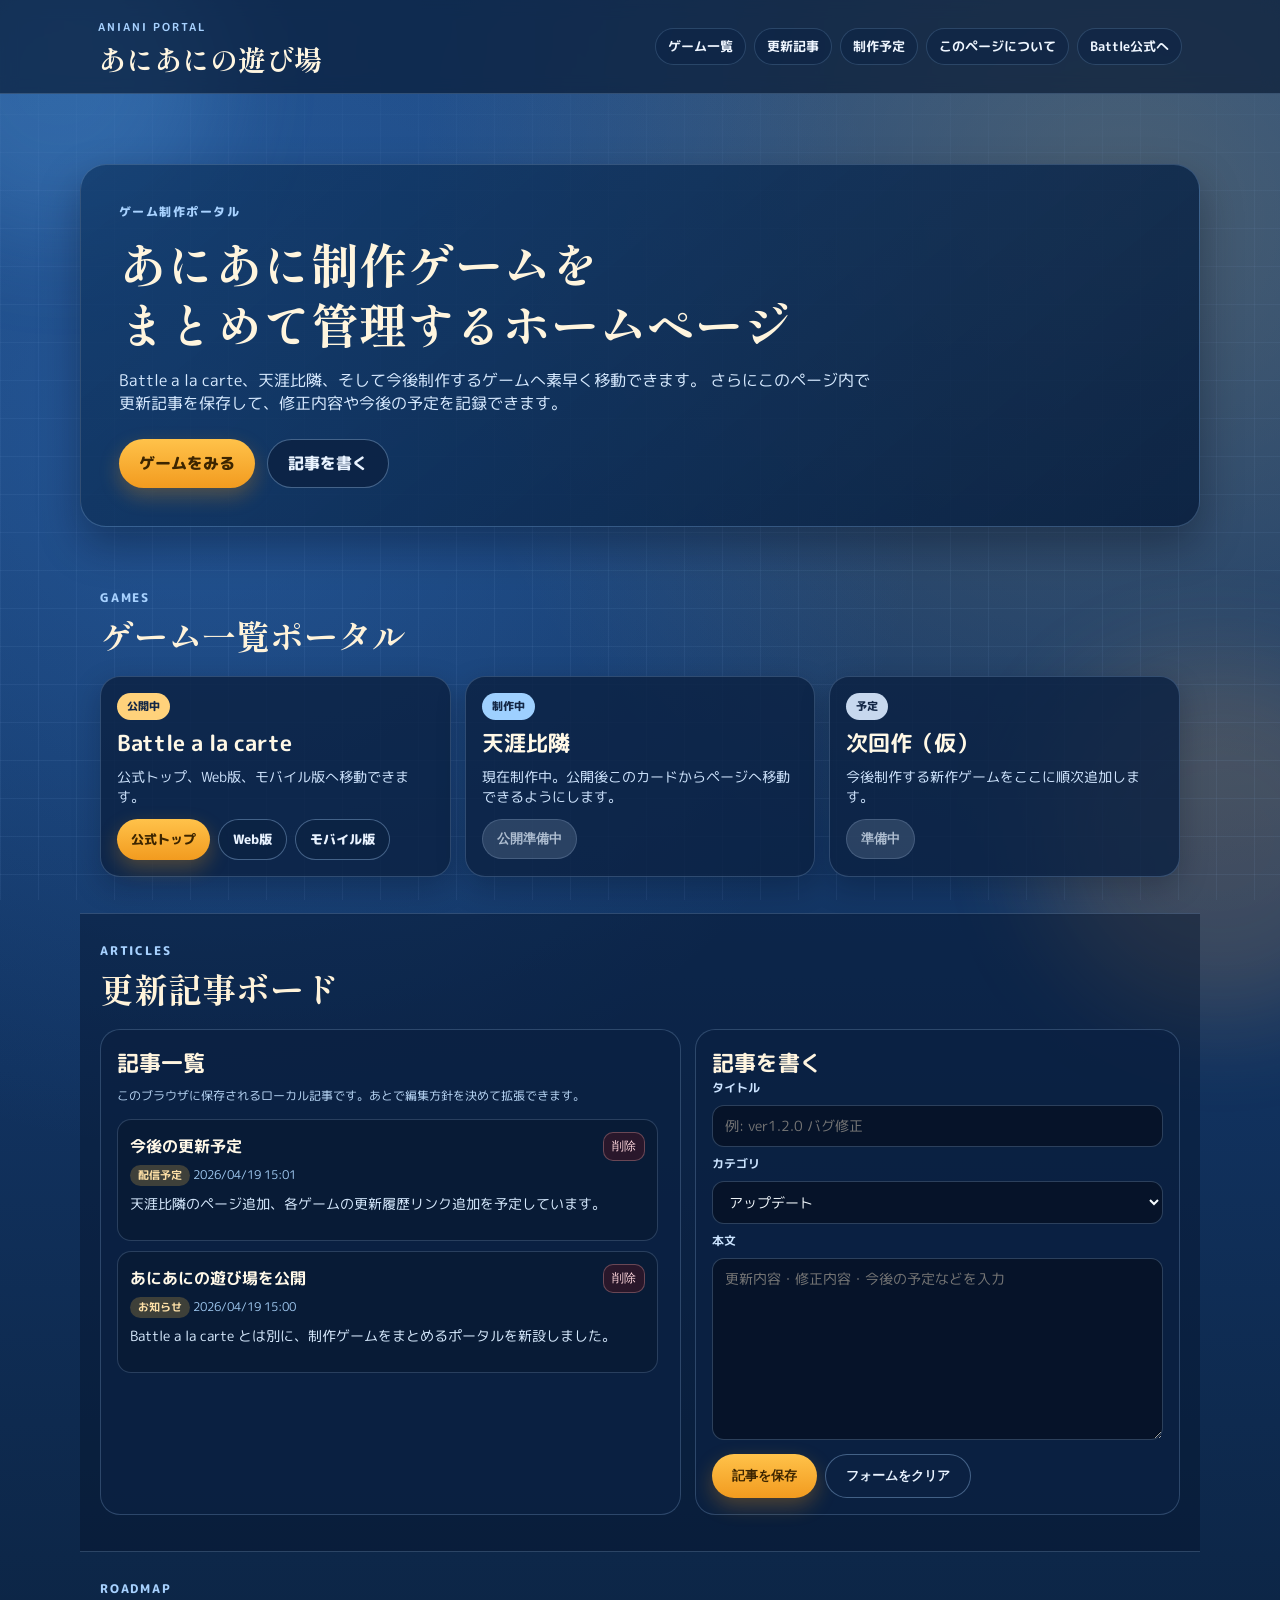
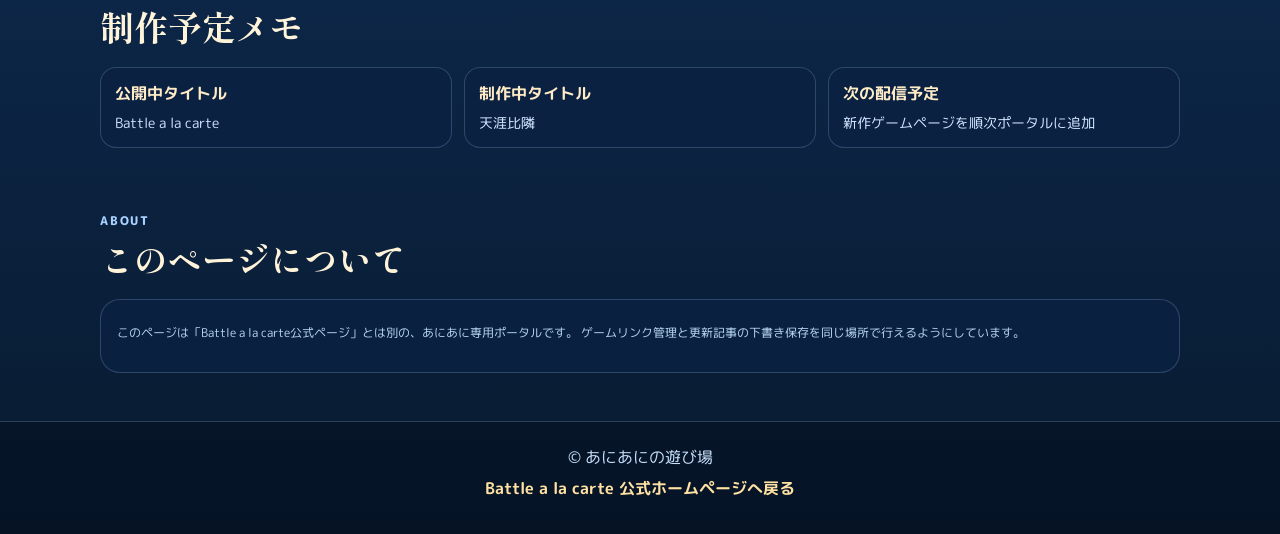
==== aniani/index.html @ 8a887836 "Add files via upload" ====
﻿<!DOCTYPE html>
<html lang="ja">
<head>
    <meta charset="UTF-8">
    <meta name="viewport" content="width=device-width, initial-scale=1.0">
    <title>あにあにの遊び場</title>
    <meta name="description" content="あにあに制作ゲームのポータル。Battle a la carte / 天涯比隣 / 今後制作予定のゲームへ移動し、更新記事を管理できます。">
    <link rel="preconnect" href="https://fonts.googleapis.com">
    <link rel="preconnect" href="https://fonts.gstatic.com" crossorigin>
    <link href="https://fonts.googleapis.com/css2?family=M+PLUS+Rounded+1c:wght@400;500;700;800&family=Shippori+Mincho:wght@500;700&display=swap" rel="stylesheet">
    <link rel="stylesheet" href="aniani.css?v=20260420b">
</head>
<body>
    <div class="bg-glow bg-glow-a"></div>
    <div class="bg-glow bg-glow-b"></div>
    <div class="bg-grid"></div>

    <header class="site-header">
        <div class="header-inner">
            <a class="brand" href="#top" aria-label="ページ先頭へ移動">
                <span class="brand-tag">ANIANI PORTAL</span>
                <h1>あにあにの遊び場</h1>
            </a>
            <nav class="header-nav">
                <a href="#games">ゲーム一覧</a>
                <a href="#articles">更新記事</a>
                <a href="#roadmap">制作予定</a>
                <a href="#about">このページについて</a>
                <a href="../index.html">Battle公式へ</a>
            </nav>
        </div>
    </header>

    <main id="top">
        <section class="hero">
            <div class="hero-inner">
                <p class="hero-kicker">ゲーム制作ポータル</p>
                <h2>あにあに制作ゲームを<br>まとめて管理するホームページ</h2>
                <p class="hero-lead">
                    Battle a la carte、天涯比隣、そして今後制作するゲームへ素早く移動できます。
                    さらにこのページ内で更新記事を保存して、修正内容や今後の予定を記録できます。
                </p>
                <div class="hero-actions">
                    <a class="btn btn-primary" href="#games">ゲームをみる</a>
                    <a class="btn btn-ghost" href="#articles">記事を書く</a>
                </div>
            </div>
        </section>

        <section id="games" class="section">
            <div class="section-heading">
                <p class="section-label">GAMES</p>
                <h3>ゲーム一覧ポータル</h3>
            </div>

            <div class="game-grid">
                <article class="game-card active">
                    <div class="game-status">公開中</div>
                    <h4>Battle a la carte</h4>
                    <p>公式トップ、Web版、モバイル版へ移動できます。</p>
                    <div class="game-actions">
                        <a class="btn btn-mini btn-primary" href="../index.html">公式トップ</a>
                        <a class="btn btn-mini btn-ghost" href="../web.html">Web版</a>
                        <a class="btn btn-mini btn-ghost" href="../mobile/mobile.html">モバイル版</a>
                    </div>
                </article>

                <article class="game-card preparing">
                    <div class="game-status">制作中</div>
                    <h4>天涯比隣</h4>
                    <p>現在制作中。公開後このカードからページへ移動できるようにします。</p>
                    <div class="game-actions">
                        <button class="btn btn-mini btn-disabled" type="button" disabled>公開準備中</button>
                    </div>
                </article>

                <article class="game-card future">
                    <div class="game-status">予定</div>
                    <h4>次回作（仮）</h4>
                    <p>今後制作する新作ゲームをここに順次追加します。</p>
                    <div class="game-actions">
                        <button class="btn btn-mini btn-disabled" type="button" disabled>準備中</button>
                    </div>
                </article>
            </div>
        </section>

        <section id="articles" class="section section-alt">
            <div class="section-heading">
                <p class="section-label">ARTICLES</p>
                <h3>更新記事ボード</h3>
            </div>

            <div class="articles-layout">
                <article class="panel">
                    <h4>記事一覧</h4>
                    <p class="panel-note">このブラウザに保存されるローカル記事です。あとで編集方針を決めて拡張できます。</p>
                    <div id="article-list" class="article-list"></div>
                </article>

                <article class="panel">
                    <h4>記事を書く</h4>
                    <form id="article-form" class="article-form">
                        <label for="article-title">タイトル</label>
                        <input id="article-title" name="title" type="text" maxlength="80" required placeholder="例: ver1.2.0 バグ修正">

                        <label for="article-category">カテゴリ</label>
                        <select id="article-category" name="category">
                            <option value="アップデート">アップデート</option>
                            <option value="不具合修正">不具合修正</option>
                            <option value="制作メモ">制作メモ</option>
                            <option value="配信予定">配信予定</option>
                            <option value="お知らせ">お知らせ</option>
                        </select>

                        <label for="article-body">本文</label>
                        <textarea id="article-body" name="body" rows="8" maxlength="2000" required placeholder="更新内容・修正内容・今後の予定などを入力"></textarea>

                        <div class="form-actions">
                            <button class="btn btn-primary" type="submit">記事を保存</button>
                            <button class="btn btn-ghost" type="button" id="article-clear">フォームをクリア</button>
                        </div>
                    </form>
                </article>
            </div>
        </section>

        <section id="roadmap" class="section">
            <div class="section-heading">
                <p class="section-label">ROADMAP</p>
                <h3>制作予定メモ</h3>
            </div>

            <div class="roadmap-board">
                <div class="roadmap-item">
                    <h4>公開中タイトル</h4>
                    <p>Battle a la carte</p>
                </div>
                <div class="roadmap-item">
                    <h4>制作中タイトル</h4>
                    <p>天涯比隣</p>
                </div>
                <div class="roadmap-item">
                    <h4>次の配信予定</h4>
                    <p>新作ゲームページを順次ポータルに追加</p>
                </div>
            </div>
        </section>

        <section id="about" class="section">
            <div class="section-heading">
                <p class="section-label">ABOUT</p>
                <h3>このページについて</h3>
            </div>
            <article class="panel">
                <p class="panel-note">
                    このページは「Battle a la carte公式ページ」とは別の、あにあに専用ポータルです。
                    ゲームリンク管理と更新記事の下書き保存を同じ場所で行えるようにしています。
                </p>
            </article>
        </section>
    </main>

    <footer class="site-footer">
        <p>© あにあにの遊び場</p>
        <a href="../index.html">Battle a la carte 公式ホームページへ戻る</a>
    </footer>

    <script src="aniani.js?v=20260420b"></script>
</body>
</html>
---- aniani/aniani.css ----
:root {
    --bg-deep: #081a2f;
    --bg-mid: #11325f;
    --bg-soft: #1f4a82;
    --gold: #ffc24a;
    --gold-strong: #f29b1f;
    --ink: #0f1f36;
    --text: #eff6ff;
    --card: rgba(12, 33, 66, 0.82);
    --line: rgba(168, 210, 255, 0.22);
}

* {
    box-sizing: border-box;
}

html {
    scroll-behavior: smooth;
}

body {
    margin: 0;
    min-height: 100vh;
    color: var(--text);
    font-family: "M PLUS Rounded 1c", "Hiragino Sans", "Yu Gothic", sans-serif;
    background:
        radial-gradient(circle at 16% 20%, rgba(59, 132, 223, 0.32) 0%, transparent 36%),
        radial-gradient(circle at 88% 10%, rgba(255, 194, 74, 0.2) 0%, transparent 32%),
        linear-gradient(180deg, var(--bg-soft) 0%, var(--bg-mid) 50%, var(--bg-deep) 100%);
    overflow-x: hidden;
}

a {
    color: inherit;
    text-decoration: none;
}

.bg-glow {
    position: fixed;
    border-radius: 50%;
    filter: blur(52px);
    pointer-events: none;
    z-index: 0;
    opacity: 0.4;
}

.bg-glow-a {
    width: 320px;
    height: 320px;
    top: -80px;
    left: -100px;
    background: rgba(104, 185, 255, 0.55);
}

.bg-glow-b {
    width: 360px;
    height: 360px;
    right: -120px;
    bottom: -120px;
    background: rgba(255, 176, 80, 0.45);
}

.bg-grid {
    position: fixed;
    inset: 0;
    z-index: 0;
    pointer-events: none;
    background-image:
        linear-gradient(rgba(159, 201, 255, 0.08) 1px, transparent 1px),
        linear-gradient(90deg, rgba(159, 201, 255, 0.08) 1px, transparent 1px);
    background-size: 38px 38px;
    mask-image: linear-gradient(180deg, transparent 0%, rgba(0, 0, 0, 0.72) 22%, rgba(0, 0, 0, 0.96) 100%);
}

.site-header {
    position: sticky;
    top: 0;
    z-index: 10;
    backdrop-filter: blur(8px);
    background: rgba(7, 24, 48, 0.65);
    border-bottom: 1px solid var(--line);
}

.header-inner {
    max-width: 1120px;
    margin: 0 auto;
    padding: 14px 18px;
    display: flex;
    justify-content: space-between;
    align-items: center;
    gap: 14px;
}

.brand {
    display: block;
}

.brand-tag {
    font-size: 11px;
    letter-spacing: 0.18em;
    color: #a8d2ff;
    font-weight: 700;
}

.brand h1 {
    margin: 2px 0 0 0;
    font-size: 28px;
    color: #fff6e1;
    font-family: "Shippori Mincho", "Yu Mincho", serif;
}

.header-nav {
    display: flex;
    gap: 8px;
    flex-wrap: wrap;
    justify-content: flex-end;
}

.header-nav a {
    font-size: 13px;
    font-weight: 700;
    padding: 8px 12px;
    border-radius: 999px;
    border: 1px solid rgba(168, 210, 255, 0.18);
    background: rgba(11, 35, 69, 0.5);
    transition: 0.2s ease;
}

.header-nav a:hover {
    transform: translateY(-1px);
    background: rgba(28, 73, 129, 0.65);
}

main {
    position: relative;
    z-index: 1;
}

.hero {
    padding: 70px 20px 34px;
}

.hero-inner {
    max-width: 1120px;
    margin: 0 auto;
    background: linear-gradient(140deg, rgba(17, 57, 104, 0.78) 0%, rgba(9, 31, 62, 0.88) 100%);
    border: 1px solid rgba(168, 210, 255, 0.24);
    border-radius: 26px;
    padding: 38px;
    box-shadow: 0 18px 40px rgba(3, 10, 24, 0.35);
    animation: riseIn 420ms ease;
}

.hero-kicker {
    margin: 0 0 12px 0;
    letter-spacing: 0.12em;
    font-size: 12px;
    font-weight: 800;
    color: #a8d2ff;
}

.hero h2 {
    margin: 0;
    font-size: clamp(30px, 4.4vw, 48px);
    line-height: 1.25;
    font-family: "Shippori Mincho", "Yu Mincho", serif;
    color: #fff5de;
}

.hero-lead {
    margin: 16px 0 0 0;
    max-width: 760px;
    color: #d7eaff;
}

.hero-actions {
    margin-top: 24px;
    display: flex;
    gap: 12px;
    flex-wrap: wrap;
}

.btn {
    display: inline-flex;
    justify-content: center;
    align-items: center;
    border: none;
    cursor: pointer;
    font-weight: 800;
    transition: 0.2s ease;
}

.btn-primary {
    background: linear-gradient(180deg, var(--gold) 0%, var(--gold-strong) 100%);
    color: #3c2500;
    border-radius: 999px;
    padding: 12px 20px;
    box-shadow: 0 8px 20px rgba(232, 149, 23, 0.3);
}

.btn-primary:hover {
    transform: translateY(-1px);
}

.btn-ghost {
    background: rgba(12, 35, 68, 0.85);
    border: 1px solid rgba(168, 210, 255, 0.36);
    color: #e9f3ff;
    border-radius: 999px;
    padding: 12px 20px;
}

.btn-ghost:hover {
    transform: translateY(-1px);
    background: rgba(19, 52, 96, 0.9);
}

.btn-mini {
    font-size: 13px;
    padding: 10px 14px;
}

.btn-disabled {
    border-radius: 999px;
    background: rgba(133, 152, 176, 0.25);
    border: 1px solid rgba(181, 206, 238, 0.2);
    color: rgba(231, 242, 255, 0.7);
    cursor: not-allowed;
    padding: 10px 14px;
}

.section {
    max-width: 1120px;
    margin: 0 auto;
    padding: 28px 20px 36px;
}

.section-alt {
    background: rgba(6, 20, 42, 0.44);
    border-top: 1px solid var(--line);
    border-bottom: 1px solid var(--line);
}

.section-heading {
    margin-bottom: 16px;
}

.section-label {
    margin: 0;
    font-size: 12px;
    font-weight: 800;
    letter-spacing: 0.15em;
    color: #a8d2ff;
}

.section-heading h3 {
    margin: 4px 0 0 0;
    font-size: clamp(24px, 3vw, 34px);
    color: #fff3da;
    font-family: "Shippori Mincho", "Yu Mincho", serif;
}

.game-grid {
    display: grid;
    grid-template-columns: repeat(3, 1fr);
    gap: 14px;
}

.game-card {
    background: var(--card);
    border: 1px solid var(--line);
    border-radius: 20px;
    padding: 16px;
    box-shadow: 0 10px 28px rgba(2, 10, 26, 0.26);
}

.game-card h4 {
    margin: 6px 0 8px 0;
    font-size: 22px;
    color: #fff8e6;
}

.game-card p {
    margin: 0;
    color: #d1e6ff;
    font-size: 14px;
}

.game-status {
    display: inline-flex;
    padding: 5px 10px;
    border-radius: 999px;
    font-size: 11px;
    font-weight: 800;
    color: #132746;
    background: #a8d2ff;
}

.game-card.active .game-status {
    background: #ffd27b;
}

.game-card.preparing .game-status {
    background: #9ed0ff;
}

.game-card.future .game-status {
    background: #c7d8ee;
}

.game-actions {
    margin-top: 12px;
    display: flex;
    flex-wrap: wrap;
    gap: 8px;
}

.articles-layout {
    display: grid;
    grid-template-columns: 1.2fr 1fr;
    gap: 14px;
}

.panel {
    background: var(--card);
    border: 1px solid var(--line);
    border-radius: 20px;
    padding: 16px;
}

.panel h4 {
    margin: 0;
    font-size: 22px;
    color: #fff5e0;
}

.panel-note {
    margin: 8px 0 14px 0;
    color: #b8d6f5;
    font-size: 12px;
}

.article-list {
    display: flex;
    flex-direction: column;
    gap: 10px;
    max-height: 520px;
    overflow-y: auto;
    padding-right: 6px;
}

.article-empty {
    margin: 0;
    padding: 14px;
    border-radius: 12px;
    border: 1px dashed rgba(168, 210, 255, 0.26);
    background: rgba(9, 27, 53, 0.5);
    color: #c5ddf7;
    font-size: 13px;
}

.article-item {
    background: rgba(9, 27, 53, 0.86);
    border: 1px solid rgba(168, 210, 255, 0.2);
    border-radius: 14px;
    padding: 12px;
}

.article-item-head {
    display: flex;
    justify-content: space-between;
    align-items: center;
    gap: 8px;
}

.article-item h5 {
    margin: 0;
    font-size: 16px;
    color: #fff8e8;
}

.article-meta {
    margin-top: 4px;
    font-size: 12px;
    color: #9fc8f0;
}

.article-body {
    margin-top: 8px;
    color: #d8ebff;
    font-size: 14px;
    white-space: pre-wrap;
}

.tag {
    display: inline-flex;
    padding: 2px 8px;
    border-radius: 999px;
    background: rgba(255, 194, 74, 0.22);
    color: #ffe1a7;
    font-size: 11px;
    font-weight: 700;
}

.article-delete {
    border: 1px solid rgba(255, 181, 181, 0.3);
    background: rgba(94, 18, 28, 0.4);
    color: #ffd7dd;
    border-radius: 10px;
    font-size: 12px;
    padding: 5px 8px;
    cursor: pointer;
}

.article-form {
    display: flex;
    flex-direction: column;
    gap: 8px;
}

.article-form label {
    font-size: 12px;
    font-weight: 700;
    color: #cce4ff;
}

.article-form input,
.article-form select,
.article-form textarea {
    width: 100%;
    border-radius: 12px;
    border: 1px solid rgba(168, 210, 255, 0.24);
    background: rgba(6, 19, 38, 0.88);
    color: #f5fbff;
    padding: 10px 12px;
    font-family: inherit;
    font-size: 14px;
}

.article-form textarea {
    resize: vertical;
    min-height: 150px;
}

.form-actions {
    margin-top: 6px;
    display: flex;
    flex-wrap: wrap;
    gap: 8px;
}

.roadmap-board {
    display: grid;
    grid-template-columns: repeat(3, 1fr);
    gap: 12px;
}

.roadmap-item {
    background: var(--card);
    border: 1px solid var(--line);
    border-radius: 16px;
    padding: 14px;
}

.roadmap-item h4 {
    margin: 0;
    color: #ffecc7;
}

.roadmap-item p {
    margin: 8px 0 0 0;
    color: #d0e5ff;
    font-size: 14px;
}

.site-footer {
    position: relative;
    z-index: 1;
    margin-top: 12px;
    padding: 24px 20px 34px;
    text-align: center;
    color: #c7dff8;
    border-top: 1px solid var(--line);
    background: rgba(3, 12, 25, 0.44);
}

.site-footer p {
    margin: 0 0 8px 0;
}

.site-footer a {
    color: #ffe1a3;
    font-weight: 700;
}

@keyframes riseIn {
    0% {
        transform: translateY(8px);
        opacity: 0;
    }
    100% {
        transform: translateY(0);
        opacity: 1;
    }
}

@media (max-width: 980px) {
    .game-grid {
        grid-template-columns: 1fr;
    }

    .articles-layout {
        grid-template-columns: 1fr;
    }

    .roadmap-board {
        grid-template-columns: 1fr;
    }
}

@media (max-width: 680px) {
    .header-inner {
        flex-direction: column;
        align-items: flex-start;
    }

    .header-nav {
        width: 100%;
    }

    .header-nav a {
        flex: 1 1 auto;
        text-align: center;
    }

    .hero-inner {
        padding: 24px 18px;
        border-radius: 18px;
    }

    .hero-actions .btn {
        width: 100%;
    }
}
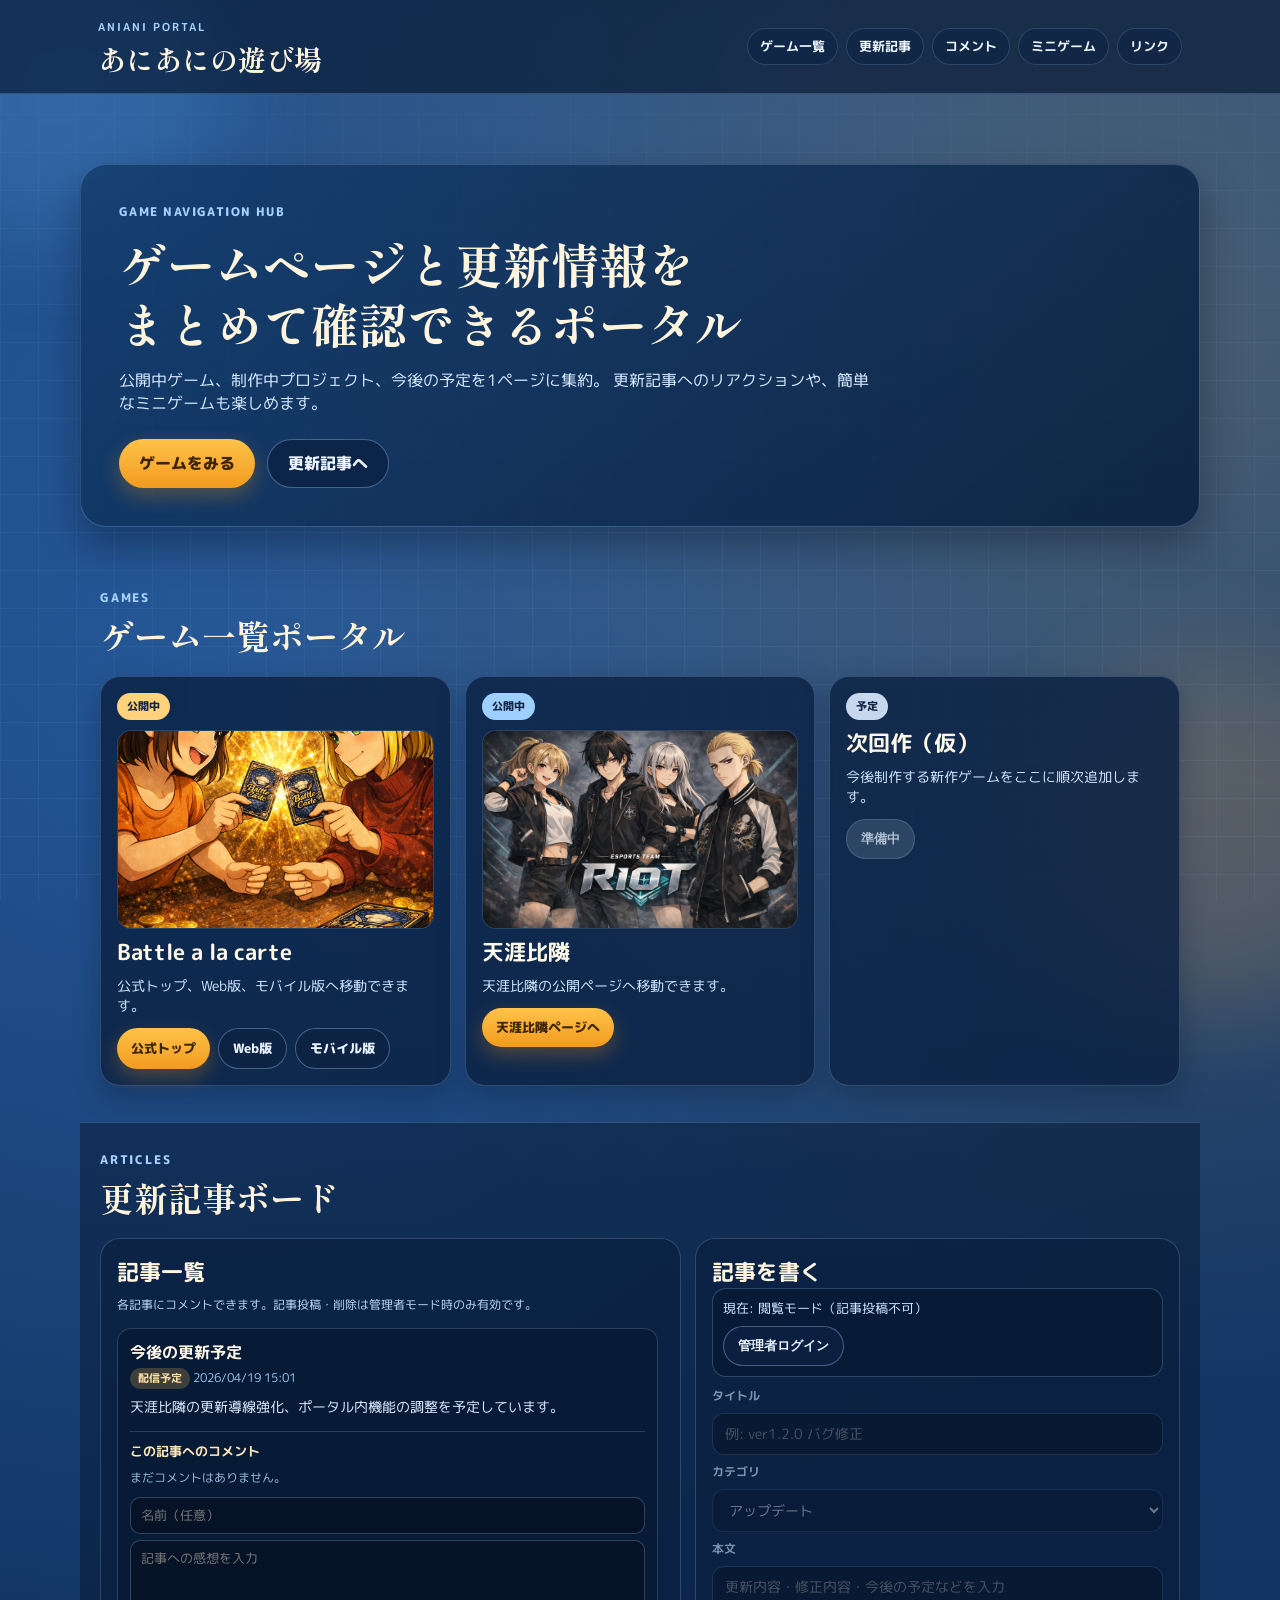
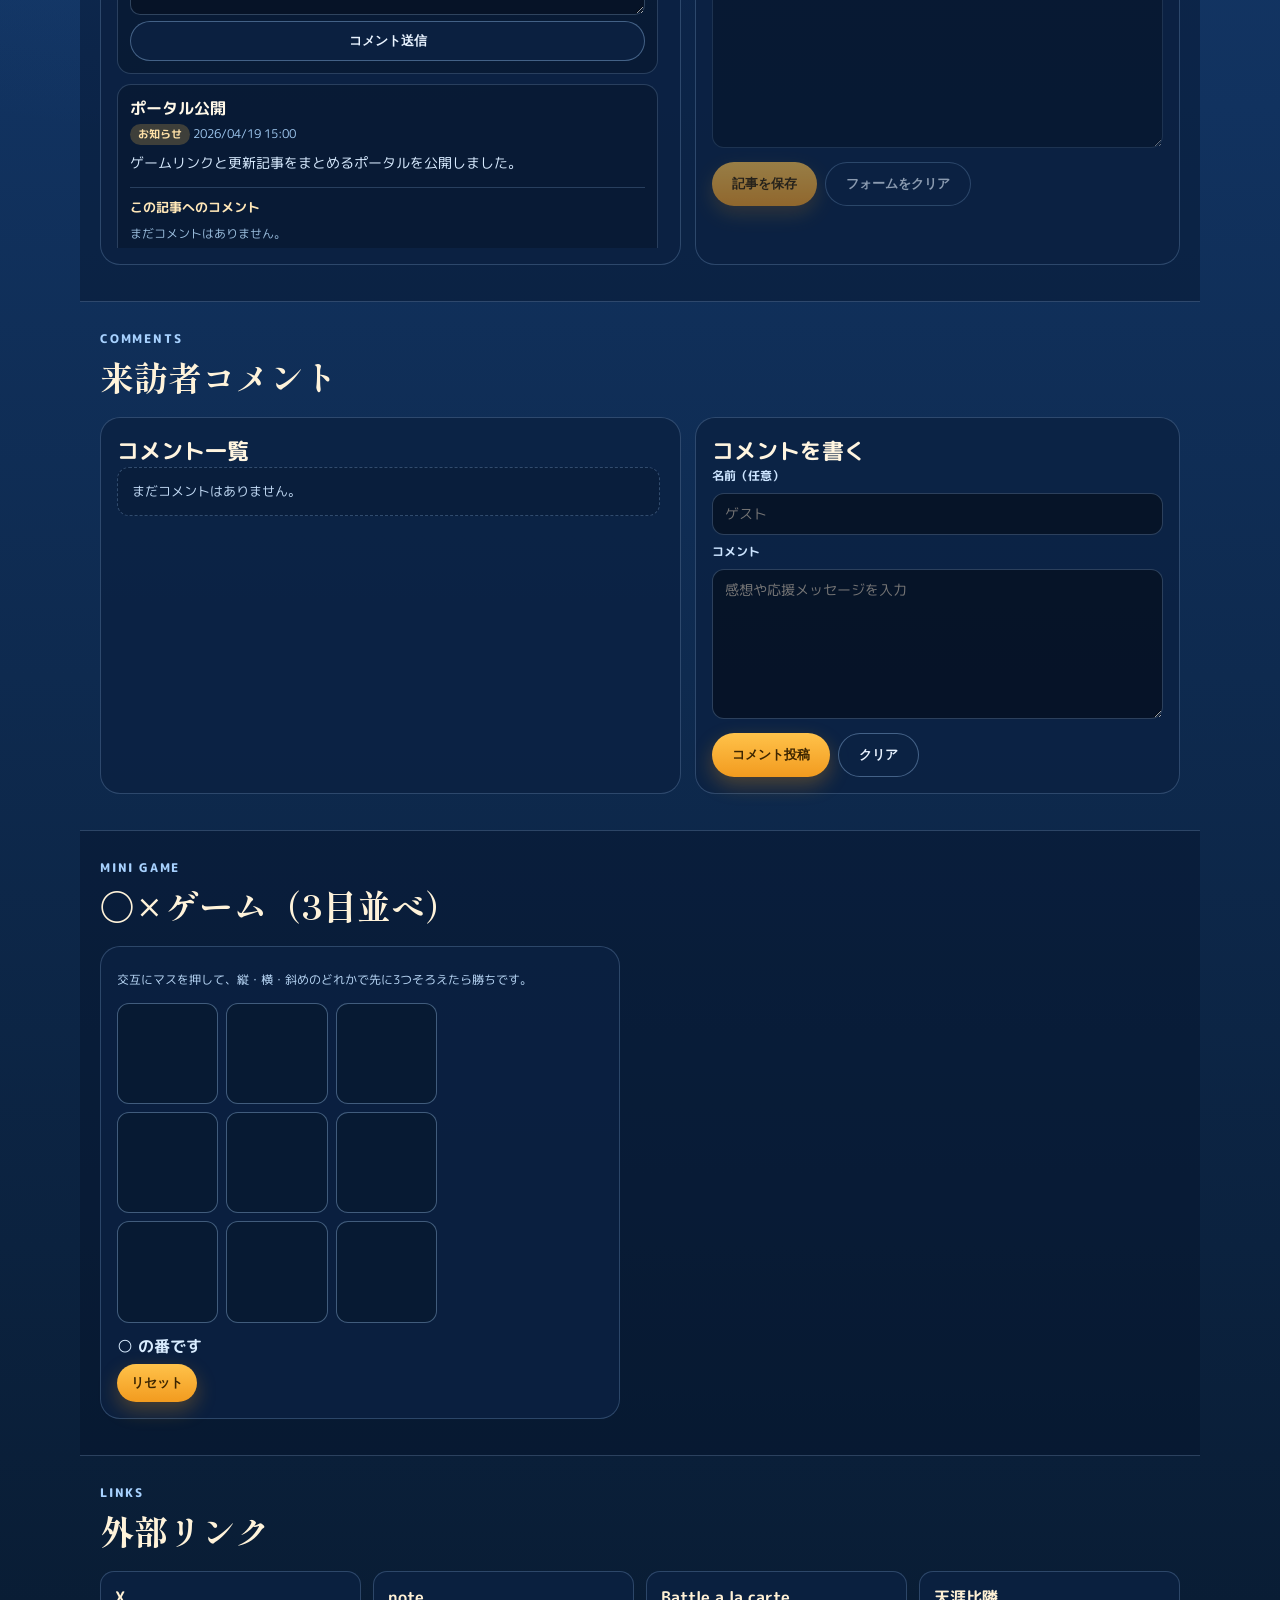
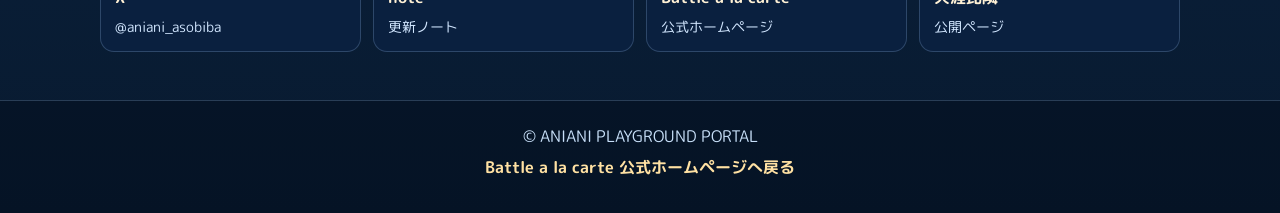
==== commit 25023268: "Add files via upload" ====
--- a/aniani/index.html
+++ b/aniani/index.html
@@ -4,11 +4,11 @@
     <meta charset="UTF-8">
     <meta name="viewport" content="width=device-width, initial-scale=1.0">
     <title>あにあにの遊び場</title>
-    <meta name="description" content="あにあに制作ゲームのポータル。Battle a la carte / 天涯比隣 / 今後制作予定のゲームへ移動し、更新記事を管理できます。">
+    <meta name="description" content="インディーゲームのポータル。Battle a la carte / 天涯比隣 / 今後制作予定のゲームへ移動し、更新記事とコメントを確認できます。">
     <link rel="preconnect" href="https://fonts.googleapis.com">
     <link rel="preconnect" href="https://fonts.gstatic.com" crossorigin>
     <link href="https://fonts.googleapis.com/css2?family=M+PLUS+Rounded+1c:wght@400;500;700;800&family=Shippori+Mincho:wght@500;700&display=swap" rel="stylesheet">
-    <link rel="stylesheet" href="aniani.css?v=20260420b">
+    <link rel="stylesheet" href="aniani.css?v=20260420c">
 </head>
 <body>
     <div class="bg-glow bg-glow-a"></div>
@@ -24,9 +24,9 @@
             <nav class="header-nav">
                 <a href="#games">ゲーム一覧</a>
                 <a href="#articles">更新記事</a>
-                <a href="#roadmap">制作予定</a>
-                <a href="#about">このページについて</a>
-                <a href="../index.html">Battle公式へ</a>
+                <a href="#comments">コメント</a>
+                <a href="#mini-game">ミニゲーム</a>
+                <a href="#links">リンク</a>
             </nav>
         </div>
     </header>
@@ -34,15 +34,15 @@
     <main id="top">
         <section class="hero">
             <div class="hero-inner">
-                <p class="hero-kicker">ゲーム制作ポータル</p>
-                <h2>あにあに制作ゲームを<br>まとめて管理するホームページ</h2>
+                <p class="hero-kicker">GAME NAVIGATION HUB</p>
+                <h2>ゲームページと更新情報を<br>まとめて確認できるポータル</h2>
                 <p class="hero-lead">
-                    Battle a la carte、天涯比隣、そして今後制作するゲームへ素早く移動できます。
-                    さらにこのページ内で更新記事を保存して、修正内容や今後の予定を記録できます。
+                    公開中ゲーム、制作中プロジェクト、今後の予定を1ページに集約。
+                    更新記事へのリアクションや、簡単なミニゲームも楽しめます。
                 </p>
                 <div class="hero-actions">
                     <a class="btn btn-primary" href="#games">ゲームをみる</a>
-                    <a class="btn btn-ghost" href="#articles">記事を書く</a>
+                    <a class="btn btn-ghost" href="#articles">更新記事へ</a>
                 </div>
             </div>
         </section>
@@ -56,6 +56,9 @@
             <div class="game-grid">
                 <article class="game-card active">
                     <div class="game-status">公開中</div>
+                    <a class="game-visual-link" href="../index.html" title="Battle a la carte 公式トップへ">
+                        <img class="game-visual" src="../assets/images/events/monomono-kokan.png" alt="Battle a la carte イラスト" loading="lazy">
+                    </a>
                     <h4>Battle a la carte</h4>
                     <p>公式トップ、Web版、モバイル版へ移動できます。</p>
                     <div class="game-actions">
@@ -66,11 +69,14 @@
                 </article>
 
                 <article class="game-card preparing">
-                    <div class="game-status">制作中</div>
+                    <div class="game-status">公開中</div>
+                    <a class="game-visual-link" href="https://donadonaa24-cyber.github.io/-/" target="_blank" rel="noopener noreferrer" title="天涯比隣ページへ">
+                        <img class="game-visual" src="images/riot.png" alt="天涯比隣 RIOT イラスト" loading="lazy">
+                    </a>
                     <h4>天涯比隣</h4>
-                    <p>現在制作中。公開後このカードからページへ移動できるようにします。</p>
+                    <p>天涯比隣の公開ページへ移動できます。</p>
                     <div class="game-actions">
-                        <button class="btn btn-mini btn-disabled" type="button" disabled>公開準備中</button>
+                        <a class="btn btn-mini btn-primary" href="https://donadonaa24-cyber.github.io/-/" target="_blank" rel="noopener noreferrer">天涯比隣ページへ</a>
                     </div>
                 </article>
 
@@ -94,12 +100,20 @@
             <div class="articles-layout">
                 <article class="panel">
                     <h4>記事一覧</h4>
-                    <p class="panel-note">このブラウザに保存されるローカル記事です。あとで編集方針を決めて拡張できます。</p>
+                    <p class="panel-note">各記事にコメントできます。記事投稿・削除は管理者モード時のみ有効です。</p>
                     <div id="article-list" class="article-list"></div>
                 </article>
 
                 <article class="panel">
                     <h4>記事を書く</h4>
+                    <div class="admin-gate" id="admin-gate">
+                        <p id="admin-state">現在: 閲覧モード（記事投稿不可）</p>
+                        <div class="admin-gate-actions">
+                            <button class="btn btn-ghost btn-mini" type="button" id="admin-login">管理者ログイン</button>
+                            <button class="btn btn-ghost btn-mini" type="button" id="admin-logout">ログアウト</button>
+                        </div>
+                    </div>
+
                     <form id="article-form" class="article-form">
                         <label for="article-title">タイトル</label>
                         <input id="article-title" name="title" type="text" maxlength="80" required placeholder="例: ver1.2.0 バグ修正">
@@ -117,7 +131,7 @@
                         <textarea id="article-body" name="body" rows="8" maxlength="2000" required placeholder="更新内容・修正内容・今後の予定などを入力"></textarea>
 
                         <div class="form-actions">
-                            <button class="btn btn-primary" type="submit">記事を保存</button>
+                            <button class="btn btn-primary" type="submit" id="article-submit">記事を保存</button>
                             <button class="btn btn-ghost" type="button" id="article-clear">フォームをクリア</button>
                         </div>
                     </form>
@@ -125,47 +139,84 @@
             </div>
         </section>
 
-        <section id="roadmap" class="section">
-            <div class="section-heading">
-                <p class="section-label">ROADMAP</p>
-                <h3>制作予定メモ</h3>
-            </div>
-
-            <div class="roadmap-board">
-                <div class="roadmap-item">
-                    <h4>公開中タイトル</h4>
-                    <p>Battle a la carte</p>
+        <section id="comments" class="section">
+            <div class="section-heading">
+                <p class="section-label">COMMENTS</p>
+                <h3>来訪者コメント</h3>
+            </div>
+
+            <div class="comments-layout">
+                <article class="panel">
+                    <h4>コメント一覧</h4>
+                    <div id="guestbook-list" class="guestbook-list"></div>
+                </article>
+
+                <article class="panel">
+                    <h4>コメントを書く</h4>
+                    <form id="guestbook-form" class="article-form">
+                        <label for="guest-name">名前（任意）</label>
+                        <input id="guest-name" name="guestName" type="text" maxlength="24" placeholder="ゲスト">
+
+                        <label for="guest-message">コメント</label>
+                        <textarea id="guest-message" name="guestMessage" rows="6" maxlength="400" required placeholder="感想や応援メッセージを入力"></textarea>
+
+                        <div class="form-actions">
+                            <button class="btn btn-primary" type="submit">コメント投稿</button>
+                            <button class="btn btn-ghost" type="reset">クリア</button>
+                        </div>
+                    </form>
+                </article>
+            </div>
+        </section>
+
+        <section id="mini-game" class="section section-alt">
+            <div class="section-heading">
+                <p class="section-label">MINI GAME</p>
+                <h3>〇×ゲーム（3目並べ）</h3>
+            </div>
+
+            <article class="panel mini-game-panel">
+                <p class="panel-note">交互にマスを押して、縦・横・斜めのどれかで先に3つそろえたら勝ちです。</p>
+                <div id="ttt-board" class="ttt-board" aria-label="〇×ゲーム盤面"></div>
+                <p id="ttt-status" class="ttt-status">○ の番です</p>
+                <div class="form-actions">
+                    <button class="btn btn-primary btn-mini" type="button" id="ttt-reset">リセット</button>
                 </div>
-                <div class="roadmap-item">
-                    <h4>制作中タイトル</h4>
-                    <p>天涯比隣</p>
-                </div>
-                <div class="roadmap-item">
-                    <h4>次の配信予定</h4>
-                    <p>新作ゲームページを順次ポータルに追加</p>
-                </div>
-            </div>
-        </section>
-
-        <section id="about" class="section">
-            <div class="section-heading">
-                <p class="section-label">ABOUT</p>
-                <h3>このページについて</h3>
-            </div>
-            <article class="panel">
-                <p class="panel-note">
-                    このページは「Battle a la carte公式ページ」とは別の、あにあに専用ポータルです。
-                    ゲームリンク管理と更新記事の下書き保存を同じ場所で行えるようにしています。
-                </p>
             </article>
         </section>
+
+        <section id="links" class="section">
+            <div class="section-heading">
+                <p class="section-label">LINKS</p>
+                <h3>外部リンク</h3>
+            </div>
+
+            <div class="social-grid">
+                <a class="social-card" href="https://x.com/aniani_asobiba" target="_blank" rel="noopener noreferrer">
+                    <h4>X</h4>
+                    <p>@aniani_asobiba</p>
+                </a>
+                <a class="social-card" href="https://note.com/aniani_asobiba" target="_blank" rel="noopener noreferrer">
+                    <h4>note</h4>
+                    <p>更新ノート</p>
+                </a>
+                <a class="social-card" href="../index.html">
+                    <h4>Battle a la carte</h4>
+                    <p>公式ホームページ</p>
+                </a>
+                <a class="social-card" href="https://donadonaa24-cyber.github.io/-/" target="_blank" rel="noopener noreferrer">
+                    <h4>天涯比隣</h4>
+                    <p>公開ページ</p>
+                </a>
+            </div>
+        </section>
     </main>
 
     <footer class="site-footer">
-        <p>© あにあにの遊び場</p>
+        <p>© ANIANI PLAYGROUND PORTAL</p>
         <a href="../index.html">Battle a la carte 公式ホームページへ戻る</a>
     </footer>
 
-    <script src="aniani.js?v=20260420b"></script>
+    <script src="aniani.js?v=20260420c"></script>
 </body>
 </html>
--- a/aniani/aniani.css
+++ b/aniani/aniani.css
@@ -315,6 +315,27 @@
     gap: 8px;
 }
 
+.game-visual-link {
+    display: block;
+    margin-top: 10px;
+    border-radius: 14px;
+    overflow: hidden;
+    border: 1px solid rgba(168, 210, 255, 0.22);
+    background: rgba(7, 24, 45, 0.75);
+}
+
+.game-visual {
+    display: block;
+    width: 100%;
+    aspect-ratio: 16 / 10;
+    object-fit: cover;
+    transition: transform 0.25s ease;
+}
+
+.game-visual-link:hover .game-visual {
+    transform: scale(1.03);
+}
+
 .articles-layout {
     display: grid;
     grid-template-columns: 1.2fr 1fr;
@@ -390,6 +411,74 @@
     color: #d8ebff;
     font-size: 14px;
     white-space: pre-wrap;
+}
+
+.article-reactions {
+    margin-top: 12px;
+    padding-top: 10px;
+    border-top: 1px solid rgba(168, 210, 255, 0.2);
+}
+
+.article-reactions h6 {
+    margin: 0 0 8px 0;
+    font-size: 13px;
+    color: #ffe7b8;
+}
+
+.reaction-list {
+    display: flex;
+    flex-direction: column;
+    gap: 8px;
+    max-height: 180px;
+    overflow-y: auto;
+}
+
+.comment-empty {
+    margin: 0;
+    color: #9bbede;
+    font-size: 12px;
+}
+
+.reaction-item {
+    border: 1px solid rgba(168, 210, 255, 0.2);
+    border-radius: 10px;
+    padding: 8px;
+    background: rgba(5, 17, 34, 0.7);
+}
+
+.reaction-meta {
+    font-size: 11px;
+    color: #a7c9ea;
+}
+
+.reaction-text {
+    margin: 4px 0 0 0;
+    font-size: 13px;
+    color: #d9ebff;
+    white-space: pre-wrap;
+}
+
+.reaction-form {
+    margin-top: 10px;
+    display: grid;
+    gap: 6px;
+}
+
+.reaction-form input,
+.reaction-form textarea {
+    width: 100%;
+    border-radius: 10px;
+    border: 1px solid rgba(168, 210, 255, 0.26);
+    background: rgba(6, 19, 38, 0.88);
+    color: #f5fbff;
+    padding: 8px 10px;
+    font-family: inherit;
+    font-size: 13px;
+}
+
+.reaction-form textarea {
+    resize: vertical;
+    min-height: 64px;
 }
 
 .tag {
@@ -416,6 +505,10 @@
     display: flex;
     flex-direction: column;
     gap: 8px;
+}
+
+.article-form.is-locked {
+    opacity: 0.58;
 }
 
 .article-form label {
@@ -449,6 +542,128 @@
     gap: 8px;
 }
 
+.admin-gate {
+    margin-bottom: 10px;
+    border: 1px solid rgba(168, 210, 255, 0.24);
+    border-radius: 14px;
+    padding: 10px;
+    background: rgba(8, 26, 50, 0.72);
+}
+
+.admin-gate p {
+    margin: 0;
+    color: #cfe5fc;
+    font-size: 13px;
+}
+
+.admin-gate-actions {
+    display: flex;
+    gap: 8px;
+    margin-top: 8px;
+    flex-wrap: wrap;
+}
+
+.comments-layout {
+    display: grid;
+    grid-template-columns: 1.2fr 1fr;
+    gap: 14px;
+}
+
+.guestbook-list {
+    display: flex;
+    flex-direction: column;
+    gap: 10px;
+    max-height: 420px;
+    overflow-y: auto;
+    padding-right: 4px;
+}
+
+.guestbook-item {
+    border: 1px solid rgba(168, 210, 255, 0.2);
+    border-radius: 12px;
+    background: rgba(9, 27, 53, 0.78);
+    padding: 10px;
+}
+
+.guestbook-meta {
+    font-size: 12px;
+    color: #a2c8ef;
+}
+
+.guestbook-text {
+    margin: 4px 0 0 0;
+    color: #deefff;
+    font-size: 14px;
+    white-space: pre-wrap;
+}
+
+.mini-game-panel {
+    max-width: 520px;
+}
+
+.ttt-board {
+    display: grid;
+    grid-template-columns: repeat(3, 1fr);
+    gap: 8px;
+    max-width: 320px;
+}
+
+.ttt-cell {
+    border: 1px solid rgba(168, 210, 255, 0.36);
+    border-radius: 12px;
+    background: rgba(8, 26, 50, 0.86);
+    color: #f3f9ff;
+    font-size: 36px;
+    font-weight: 800;
+    aspect-ratio: 1 / 1;
+    cursor: pointer;
+}
+
+.ttt-cell:hover {
+    background: rgba(19, 52, 96, 0.9);
+}
+
+.ttt-cell.is-win {
+    box-shadow: 0 0 0 2px rgba(255, 194, 74, 0.45) inset;
+    background: rgba(87, 53, 7, 0.76);
+}
+
+.ttt-status {
+    margin: 12px 0 0 0;
+    font-weight: 700;
+    color: #d9ecff;
+}
+
+.social-grid {
+    display: grid;
+    grid-template-columns: repeat(4, 1fr);
+    gap: 12px;
+}
+
+.social-card {
+    border: 1px solid var(--line);
+    border-radius: 14px;
+    background: var(--card);
+    padding: 14px;
+    transition: 0.2s ease;
+}
+
+.social-card:hover {
+    transform: translateY(-2px);
+    border-color: rgba(255, 194, 74, 0.42);
+}
+
+.social-card h4 {
+    margin: 0;
+    color: #fff1d5;
+}
+
+.social-card p {
+    margin: 8px 0 0 0;
+    color: #d2e7ff;
+    font-size: 14px;
+}
+
 .roadmap-board {
     display: grid;
     grid-template-columns: repeat(3, 1fr);
@@ -513,8 +728,16 @@
         grid-template-columns: 1fr;
     }
 
+    .comments-layout {
+        grid-template-columns: 1fr;
+    }
+
     .roadmap-board {
         grid-template-columns: 1fr;
+    }
+
+    .social-grid {
+        grid-template-columns: repeat(2, 1fr);
     }
 }
 
@@ -541,4 +764,8 @@
     .hero-actions .btn {
         width: 100%;
     }
-}
+
+    .social-grid {
+        grid-template-columns: 1fr;
+    }
+}
